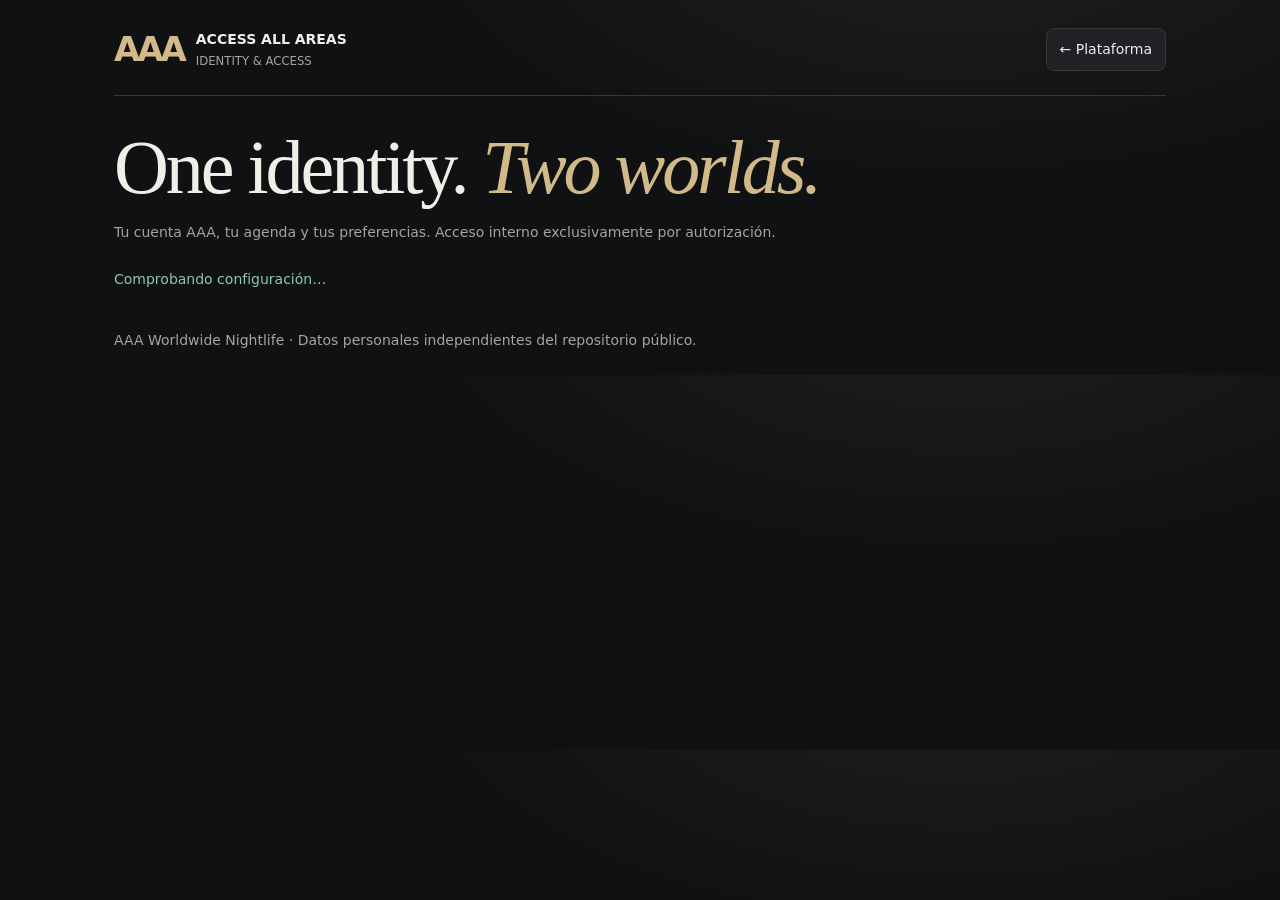
==== account.html @ fd6b1271 "Add AAA customer identity, operator access, privacy and administration interface" ====
<!doctype html><html lang="es"><head><meta charset="utf-8"><meta name="viewport" content="width=device-width,initial-scale=1"><meta name="robots" content="noindex,nofollow"><meta name="referrer" content="no-referrer"><meta name="theme-color" content="#101113"><title>AAA — Identity</title><style>
:root{color-scheme:dark;--bg:#101113;--surface:#181a1c;--line:#343638;--text:#f0eee7;--muted:#a3a5a4;--accent:#d2b98a;--green:#8dc8b4}*{box-sizing:border-box}body{margin:0;background:radial-gradient(ellipse at 75% -20%,#42392d55,transparent 40%),var(--bg);color:var(--text);font:14px/1.5 system-ui,sans-serif}main{max-width:1100px;margin:auto;padding:24px}header,.row{display:flex;align-items:center;justify-content:space-between;gap:12px;flex-wrap:wrap}header{border-bottom:1px solid var(--line);padding-bottom:20px}.mark{font-weight:900;letter-spacing:-.09em;font-size:34px;color:var(--accent)}small,.muted{color:var(--muted)}.eyebrow{font:11px ui-monospace,monospace;letter-spacing:.12em;color:var(--accent)}a{color:var(--accent)}a.btn,button{display:inline-block;color:var(--text);border:1px solid var(--line);background:#202225;border-radius:8px;padding:10px 13px;text-decoration:none;font:inherit;cursor:pointer}button:hover,a.btn:hover{border-color:var(--accent)}button:disabled{opacity:.45;cursor:not-allowed}h1{font:clamp(40px,7vw,76px)/1.05 Georgia,serif;letter-spacing:-.04em;margin:32px 0 10px}h1 em{color:var(--accent);font-weight:normal}h2{font:28px Georgia,serif;margin:8px 0 12px}h3{margin:8px 0}.grid{display:grid;grid-template-columns:repeat(auto-fit,minmax(min(100%,300px),1fr));gap:14px;margin:18px 0}.panel{background:var(--surface);border:1px solid var(--line);border-radius:12px;padding:20px}.stack{display:grid;gap:10px}input,select{font:inherit;color:inherit;background:var(--bg);border:1px solid var(--line);border-radius:8px;padding:10px;max-width:100%}input:not([type=checkbox]),select{width:100%}label{display:block}button.primary{color:var(--bg);background:var(--accent);font-weight:700}#status{padding:12px 0;color:var(--green);white-space:pre-wrap}.item{padding:12px 0;border-bottom:1px solid var(--line)}[hidden]{display:none!important}.pill{font:11px ui-monospace,monospace;border:1px solid var(--line);padding:5px 9px;border-radius:20px;color:var(--accent)}.tablewrap{overflow:auto}table{width:100%;border-collapse:collapse}th,td{text-align:left;padding:10px;border-bottom:1px solid var(--line)}td{white-space:nowrap}#mfaQr img{max-width:200px;background:white}footer{margin-top:28px;color:var(--muted)}@media(max-width:620px){main{padding:15px}.panel{padding:15px}}
</style></head><body><main><header><div class="row"><span class="mark">AAA</span><div><b>ACCESS ALL AREAS</b><br><small>IDENTITY &amp; ACCESS</small></div></div><a class="btn" href="./">← Plataforma</a></header>
<h1>One identity. <em>Two worlds.</em></h1><p class="muted">Tu cuenta AAA, tu agenda y tus preferencias. Acceso interno exclusivamente por autorización.</p><p id="status" role="status" aria-live="polite">Comprobando configuración…</p>
<section id="setup" class="panel" hidden><span class="pill">PREACTIVACIÓN</span><h2>Registro todavía no habilitado</h2><p>La infraestructura de identidad aún no está conectada. No se aceptan ni almacenan datos personales desde esta pantalla.</p><div class="grid"><div><h3>AAA Experience</h3><p class="muted">Clientes · eventos · favoritos · agenda personalizada.</p></div><div><h3>AAA System</h3><p class="muted">Operadores · investigación · administración · permisos específicos.</p></div></div><p class="muted">Google, correo electrónico y otros proveedores se habilitarán después de configurar el backend y aprobar el aviso de privacidad.</p></section>
<section id="guest" hidden class="grid"><article class="panel stack"><span class="eyebrow">AAA EXPERIENCE</span><h2>Inicia sesión o regístrate</h2><p>Las cuentas nuevas quedan pendientes de autorización. La dirección de correo se verifica mediante un enlace seguro.</p><form id="emailForm" class="stack"><label>Correo electrónico<input id="email" type="email" autocomplete="email" required maxlength="254"></label><label><input type="checkbox" id="notice" required> He leído el <a id="privacyLink" target="_blank" rel="noopener noreferrer">aviso de privacidad</a>.</label><button class="primary" type="submit">Enviar enlace de acceso</button></form><div id="providers" class="stack"></div></article><article class="panel"><span class="eyebrow">AAA SYSTEM</span><h2>Equipo de trabajo</h2><p>Utiliza la misma identidad. El administrador concede los permisos de operador o investigador de forma individual. No existe autorregistro como administrador.</p><p class="muted">Administración de accesos protegida por MFA.</p></article></section>
<section id="member" hidden><div class="panel row"><div><span class="eyebrow">SESIÓN VERIFICADA</span><h2 id="who"></h2><p id="accessInfo"></p></div><button id="logout">Cerrar sesión</button></div><section class="grid"><article class="panel stack"><h2>Mi perfil</h2><form id="profileForm" class="stack"><label>Nombre visible (opcional)<input id="display" maxlength="100" autocomplete="nickname"></label><label>País (ISO 2, opcional)<input id="country" maxlength="2" placeholder="ES"></label><label>Ciudad (opcional)<input id="city" maxlength="120" autocomplete="address-level2"></label><label><input id="personalize" type="checkbox"> Activar sugerencias con mis favoritos elegidos en AAA.</label><button class="primary" type="submit">Guardar perfil</button></form></article><article class="panel"><h2>Accesos asignados</h2><p id="permissions"></p><div class="stack" id="links"></div><p class="muted">La gestión de permisos no convierte automáticamente el sitio público de GitHub Pages en un sitio privado. La protección de rutas requiere migración de alojamiento.</p></article></section>
<section class="grid"><article class="panel stack"><h2>Mis artistas</h2><p class="muted">Selecciona voluntariamente artistas del catálogo AAA. No importamos historial de Spotify ni creamos perfiles musicales a partir de datos de Spotify.</p><label>Buscar artista<input id="artistSearch" type="search" placeholder="San Pacho, Matroda…"></label><div id="artistMatches"></div><div id="favorites"></div></article><article class="panel"><h2>Para ti</h2><div id="suggestions" class="muted">Activa la personalización y selecciona artistas.</div></article></section>
<section class="grid"><article class="panel"><h2>Privacidad y control</h2><p>Puedes eliminar tus favoritos, desactivar sugerencias y solicitar una copia de tus datos o la supresión de tu cuenta. Las solicitudes quedan pendientes de gestión por el responsable.</p><div class="stack"><button id="export">Solicitar copia de datos</button><button id="delete">Solicitar eliminación de cuenta</button></div></article><article class="panel" id="adminMfa" hidden><h2>Verificación reforzada</h2><div class="stack"><button id="enroll">Configurar autenticador TOTP</button><div id="mfaQr"></div><label>Código de autenticación<input id="mfaCode" inputmode="numeric" autocomplete="one-time-code" maxlength="6"></label><button id="verifyMfa">Verificar código</button></div></article></section>
<section id="admin" class="panel" hidden><div class="row"><h2>Gestión de accesos</h2><button id="reloadUsers">Actualizar usuarios</button></div><p class="muted">Solo administradores con MFA. Los cambios se registran en una auditoría privada. Los administradores no pueden modificar sus propios permisos desde esta interfaz.</p><div id="users"></div></section></section>
<footer>AAA Worldwide Nightlife · Datos personales independientes del repositorio público.</footer></main><script src="identity-config.js"></script><script type="module" src="identity.js"></script></body></html>
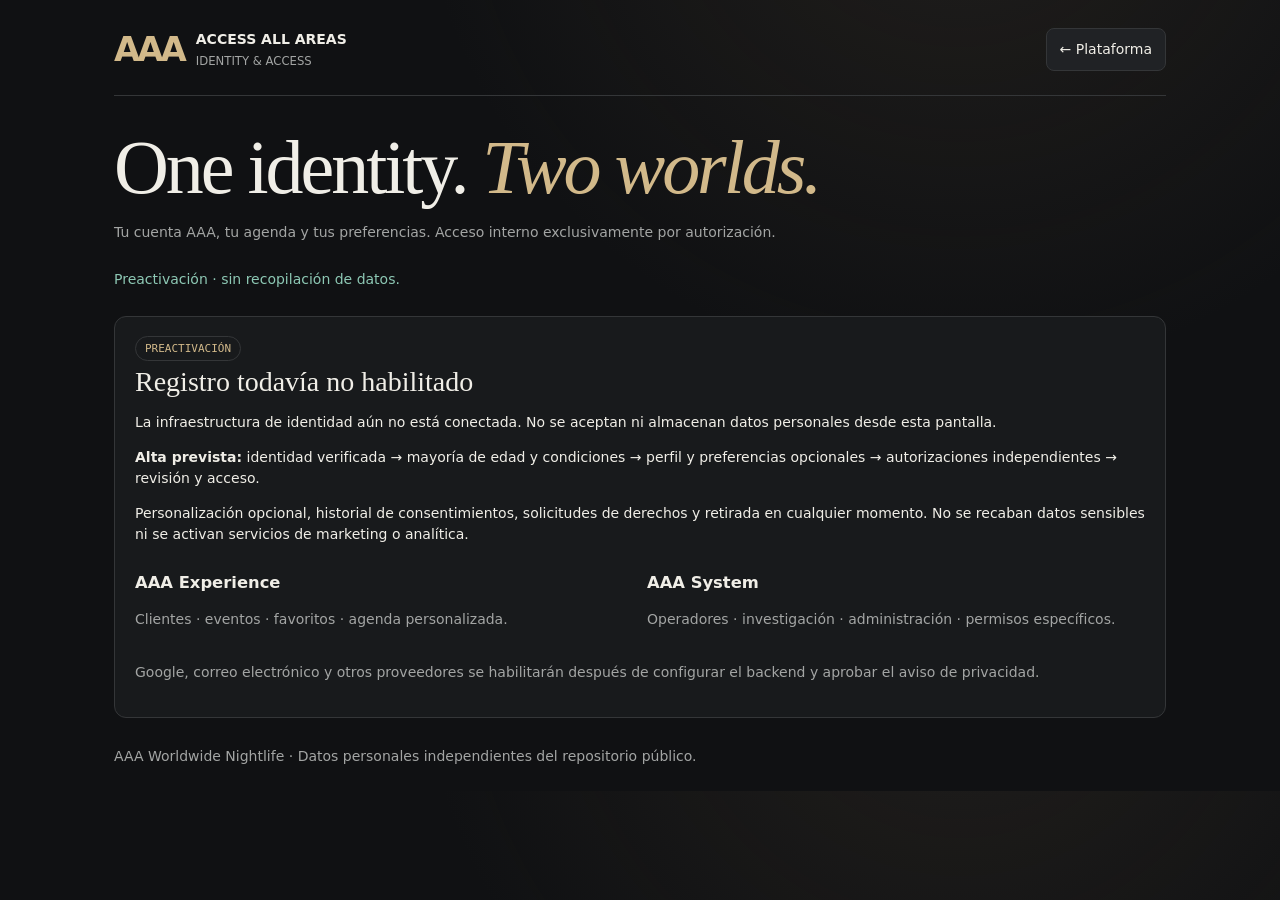
==== commit 724e1baf: "Add progressive registration, granular permissions, preference fields and privacy center" ====
--- a/account.html
+++ b/account.html
@@ -1,11 +1,15 @@
 <!doctype html><html lang="es"><head><meta charset="utf-8"><meta name="viewport" content="width=device-width,initial-scale=1"><meta name="robots" content="noindex,nofollow"><meta name="referrer" content="no-referrer"><meta name="theme-color" content="#101113"><title>AAA — Identity</title><style>
 :root{color-scheme:dark;--bg:#101113;--surface:#181a1c;--line:#343638;--text:#f0eee7;--muted:#a3a5a4;--accent:#d2b98a;--green:#8dc8b4}*{box-sizing:border-box}body{margin:0;background:radial-gradient(ellipse at 75% -20%,#42392d55,transparent 40%),var(--bg);color:var(--text);font:14px/1.5 system-ui,sans-serif}main{max-width:1100px;margin:auto;padding:24px}header,.row{display:flex;align-items:center;justify-content:space-between;gap:12px;flex-wrap:wrap}header{border-bottom:1px solid var(--line);padding-bottom:20px}.mark{font-weight:900;letter-spacing:-.09em;font-size:34px;color:var(--accent)}small,.muted{color:var(--muted)}.eyebrow{font:11px ui-monospace,monospace;letter-spacing:.12em;color:var(--accent)}a{color:var(--accent)}a.btn,button{display:inline-block;color:var(--text);border:1px solid var(--line);background:#202225;border-radius:8px;padding:10px 13px;text-decoration:none;font:inherit;cursor:pointer}button:hover,a.btn:hover{border-color:var(--accent)}button:disabled{opacity:.45;cursor:not-allowed}h1{font:clamp(40px,7vw,76px)/1.05 Georgia,serif;letter-spacing:-.04em;margin:32px 0 10px}h1 em{color:var(--accent);font-weight:normal}h2{font:28px Georgia,serif;margin:8px 0 12px}h3{margin:8px 0}.grid{display:grid;grid-template-columns:repeat(auto-fit,minmax(min(100%,300px),1fr));gap:14px;margin:18px 0}.panel{background:var(--surface);border:1px solid var(--line);border-radius:12px;padding:20px}.stack{display:grid;gap:10px}input,select{font:inherit;color:inherit;background:var(--bg);border:1px solid var(--line);border-radius:8px;padding:10px;max-width:100%}input:not([type=checkbox]),select{width:100%}label{display:block}button.primary{color:var(--bg);background:var(--accent);font-weight:700}#status{padding:12px 0;color:var(--green);white-space:pre-wrap}.item{padding:12px 0;border-bottom:1px solid var(--line)}[hidden]{display:none!important}.pill{font:11px ui-monospace,monospace;border:1px solid var(--line);padding:5px 9px;border-radius:20px;color:var(--accent)}.tablewrap{overflow:auto}table{width:100%;border-collapse:collapse}th,td{text-align:left;padding:10px;border-bottom:1px solid var(--line)}td{white-space:nowrap}#mfaQr img{max-width:200px;background:white}footer{margin-top:28px;color:var(--muted)}@media(max-width:620px){main{padding:15px}.panel{padding:15px}}
-</style></head><body><main><header><div class="row"><span class="mark">AAA</span><div><b>ACCESS ALL AREAS</b><br><small>IDENTITY &amp; ACCESS</small></div></div><a class="btn" href="./">← Plataforma</a></header>
+.choices{grid-template-columns:repeat(auto-fit,minmax(125px,1fr));gap:8px;margin:4px 0}fieldset{border:1px solid var(--line);border-radius:8px;padding:14px;min-width:0}legend{color:var(--accent);padding:0 5px}</style></head><body><main><header><div class="row"><span class="mark">AAA</span><div><b>ACCESS ALL AREAS</b><br><small>IDENTITY &amp; ACCESS</small></div></div><a class="btn" href="./">← Plataforma</a></header>
 <h1>One identity. <em>Two worlds.</em></h1><p class="muted">Tu cuenta AAA, tu agenda y tus preferencias. Acceso interno exclusivamente por autorización.</p><p id="status" role="status" aria-live="polite">Comprobando configuración…</p>
-<section id="setup" class="panel" hidden><span class="pill">PREACTIVACIÓN</span><h2>Registro todavía no habilitado</h2><p>La infraestructura de identidad aún no está conectada. No se aceptan ni almacenan datos personales desde esta pantalla.</p><div class="grid"><div><h3>AAA Experience</h3><p class="muted">Clientes · eventos · favoritos · agenda personalizada.</p></div><div><h3>AAA System</h3><p class="muted">Operadores · investigación · administración · permisos específicos.</p></div></div><p class="muted">Google, correo electrónico y otros proveedores se habilitarán después de configurar el backend y aprobar el aviso de privacidad.</p></section>
-<section id="guest" hidden class="grid"><article class="panel stack"><span class="eyebrow">AAA EXPERIENCE</span><h2>Inicia sesión o regístrate</h2><p>Las cuentas nuevas quedan pendientes de autorización. La dirección de correo se verifica mediante un enlace seguro.</p><form id="emailForm" class="stack"><label>Correo electrónico<input id="email" type="email" autocomplete="email" required maxlength="254"></label><label><input type="checkbox" id="notice" required> He leído el <a id="privacyLink" target="_blank" rel="noopener noreferrer">aviso de privacidad</a>.</label><button class="primary" type="submit">Enviar enlace de acceso</button></form><div id="providers" class="stack"></div></article><article class="panel"><span class="eyebrow">AAA SYSTEM</span><h2>Equipo de trabajo</h2><p>Utiliza la misma identidad. El administrador concede los permisos de operador o investigador de forma individual. No existe autorregistro como administrador.</p><p class="muted">Administración de accesos protegida por MFA.</p></article></section>
-<section id="member" hidden><div class="panel row"><div><span class="eyebrow">SESIÓN VERIFICADA</span><h2 id="who"></h2><p id="accessInfo"></p></div><button id="logout">Cerrar sesión</button></div><section class="grid"><article class="panel stack"><h2>Mi perfil</h2><form id="profileForm" class="stack"><label>Nombre visible (opcional)<input id="display" maxlength="100" autocomplete="nickname"></label><label>País (ISO 2, opcional)<input id="country" maxlength="2" placeholder="ES"></label><label>Ciudad (opcional)<input id="city" maxlength="120" autocomplete="address-level2"></label><label><input id="personalize" type="checkbox"> Activar sugerencias con mis favoritos elegidos en AAA.</label><button class="primary" type="submit">Guardar perfil</button></form></article><article class="panel"><h2>Accesos asignados</h2><p id="permissions"></p><div class="stack" id="links"></div><p class="muted">La gestión de permisos no convierte automáticamente el sitio público de GitHub Pages en un sitio privado. La protección de rutas requiere migración de alojamiento.</p></article></section>
-<section class="grid"><article class="panel stack"><h2>Mis artistas</h2><p class="muted">Selecciona voluntariamente artistas del catálogo AAA. No importamos historial de Spotify ni creamos perfiles musicales a partir de datos de Spotify.</p><label>Buscar artista<input id="artistSearch" type="search" placeholder="San Pacho, Matroda…"></label><div id="artistMatches"></div><div id="favorites"></div></article><article class="panel"><h2>Para ti</h2><div id="suggestions" class="muted">Activa la personalización y selecciona artistas.</div></article></section>
-<section class="grid"><article class="panel"><h2>Privacidad y control</h2><p>Puedes eliminar tus favoritos, desactivar sugerencias y solicitar una copia de tus datos o la supresión de tu cuenta. Las solicitudes quedan pendientes de gestión por el responsable.</p><div class="stack"><button id="export">Solicitar copia de datos</button><button id="delete">Solicitar eliminación de cuenta</button></div></article><article class="panel" id="adminMfa" hidden><h2>Verificación reforzada</h2><div class="stack"><button id="enroll">Configurar autenticador TOTP</button><div id="mfaQr"></div><label>Código de autenticación<input id="mfaCode" inputmode="numeric" autocomplete="one-time-code" maxlength="6"></label><button id="verifyMfa">Verificar código</button></div></article></section>
+<section id="setup" class="panel" hidden><span class="pill">PREACTIVACIÓN</span><h2>Registro todavía no habilitado</h2><p>La infraestructura de identidad aún no está conectada. No se aceptan ni almacenan datos personales desde esta pantalla.</p><p><b>Alta prevista:</b> identidad verificada → mayoría de edad y condiciones → perfil y preferencias opcionales → autorizaciones independientes → revisión y acceso.</p><p>Personalización opcional, historial de consentimientos, solicitudes de derechos y retirada en cualquier momento. No se recaban datos sensibles ni se activan servicios de marketing o analítica.</p><div class="grid"><div><h3>AAA Experience</h3><p class="muted">Clientes · eventos · favoritos · agenda personalizada.</p></div><div><h3>AAA System</h3><p class="muted">Operadores · investigación · administración · permisos específicos.</p></div></div><p class="muted">Google, correo electrónico y otros proveedores se habilitarán después de configurar el backend y aprobar el aviso de privacidad.</p></section>
+<section id="guest" hidden class="grid"><article class="panel stack"><span class="eyebrow">AAA EXPERIENCE</span><h2>Inicia sesión o regístrate</h2><p>Las cuentas nuevas quedan pendientes de autorización. La dirección de correo se verifica mediante un enlace seguro.</p><form id="emailForm" class="stack"><label>Correo electrónico<input id="email" type="email" autocomplete="email" required maxlength="254"></label><div class="panel"><h3>Información básica de privacidad</h3><p id="privacySummary"></p><a id="privacyLink" target="_blank" rel="noopener noreferrer">Información completa de privacidad</a> · <a id="guestTerms" target="_blank" rel="noopener noreferrer">Condiciones de uso</a></div><label><input type="checkbox" id="guestAdult" required> Declaro tener 18 años o más.</label><label><input type="checkbox" id="notice" required> Confirmo que se me ha facilitado la información de privacidad (no es un consentimiento general).</label><button class="primary" type="submit">Enviar enlace de acceso</button></form><div id="providers" class="stack"></div></article><article class="panel"><span class="eyebrow">AAA SYSTEM</span><h2>Equipo de trabajo</h2><p>Utiliza la misma identidad. El administrador concede los permisos de operador o investigador de forma individual. No existe autorregistro como administrador.</p><p class="muted">Administración de accesos protegida por MFA.</p></article></section>
+<section id="member" hidden><div class="panel row"><div><span class="eyebrow">SESIÓN VERIFICADA</span><h2 id="who"></h2><p id="accessInfo"></p></div><button id="logout">Cerrar sesión</button></div><section class="grid"><article class="panel stack"><span class="eyebrow" id="onboardingStage">PASO 2 / 3 · ALTA</span><h2 id="profileTitle">Completa tu alta</h2><form id="profileForm" class="stack">
+<fieldset class="stack"><legend>1 · Identidad y condiciones</legend><label><input type="checkbox" id="adult" required> Declaro tener 18 años o más.</label><label><input type="checkbox" id="terms" required> Acepto las <a id="termsLink" target="_blank" rel="noopener noreferrer">condiciones de uso</a>.</label><label><input type="checkbox" id="profileNotice" required> Confirmo que se me ha facilitado el <a id="memberPrivacy" target="_blank" rel="noopener noreferrer">aviso de privacidad</a>.</label><small>No se trata de una autorización general de tratamiento. Las finalidades opcionales están separadas.</small></fieldset>
+<fieldset class="stack"><legend>2 · Perfil y territorio (opcional)</legend><label>Nombre visible / alias<input id="display" maxlength="100" autocomplete="nickname"></label><label>País (código ISO de dos letras)<input id="country" maxlength="2" placeholder="ES"></label><label>Región<input id="region" maxlength="120" autocomplete="address-level1"></label><label>Ciudad<input id="city" maxlength="120" autocomplete="address-level2"></label><label>Idioma preferido<select id="locale"><option value="">Sin especificar</option><option value="es">Español</option><option value="en">English</option><option value="pt">Português</option><option value="fr">Français</option><option value="de">Deutsch</option><option value="it">Italiano</option></select></label><label>Radio de desplazamiento (km)<input id="radius" type="number" min="1" max="1000" step="1" placeholder="Sin especificar"></label></fieldset>
+<fieldset class="stack"><legend>3 · Mis preferencias (opcionales)</legend><small>Se guardan únicamente las preferencias que elijas. Los filtros de territorio y género aún requieren integración en el motor de recomendaciones.</small><div id="genres" class="grid choices"></div><div id="eventTypes" class="grid choices"></div></fieldset>
+<fieldset class="stack"><legend>4 · Autorizaciones independientes</legend><label><input id="personalize" type="checkbox"> Autorizo recomendaciones de eventos basadas en mis favoritos y preferencias elegidas en AAA.</label><small>Opcional. Puedes retirarla en cualquier momento sin perder el acceso básico. Las preferencias no se emplean para evaluar trabajadores.</small><p class="muted">No disponibles todavía: comunicaciones comerciales, alertas push, geolocalización precisa, analítica opcional y conexión musical externa. No se solicita consentimiento para servicios que no existen.</p></fieldset>
+<button class="primary" type="submit" id="saveProfile">Completar registro</button></form></article><article class="panel"><h2>Accesos asignados</h2><p id="permissions"></p><div class="stack" id="links"></div><p class="muted">Los accesos se conceden tras la autorización del administrador. La protección de rutas requiere el alojamiento privado.</p></article></section><section id="preferencesPanel" class="grid" hidden><article class="panel stack"><h2>Mis artistas</h2><p class="muted">Selecciona voluntariamente artistas del catálogo AAA. No importamos historial de Spotify ni creamos perfiles musicales a partir de datos de Spotify.</p><label>Buscar artista<input id="artistSearch" type="search" placeholder="San Pacho, Matroda…"></label><div id="artistMatches"></div><div id="favorites"></div></article><article class="panel"><h2>Para ti</h2><div id="suggestions" class="muted">Activa la personalización y selecciona artistas.</div></article></section>
+<section class="grid"><article class="panel"><h2>Privacidad y control</h2><p>Retira la personalización sin perder la cuenta. Puedes consultar el historial y ejercer tus derechos. Las solicitudes quedan pendientes de gestión por el responsable.</p><div class="stack"><button id="withdraw">Retirar personalización</button><button id="export">Solicitar copia de datos</button><button id="delete">Solicitar eliminación de cuenta</button><label>Otros derechos<select id="rightKind"><option value="access">Acceso</option><option value="rectification">Rectificación</option><option value="restriction">Limitación</option><option value="objection">Oposición</option><option value="portability">Portabilidad</option></select></label><button id="requestRight">Registrar solicitud</button></div><h3>Mis solicitudes</h3><div id="privacyRequests"></div><h3>Historial de autorizaciones</h3><div id="consentHistory"></div></article><article class="panel" id="adminMfa" hidden><h2>Verificación reforzada</h2><div class="stack"><button id="enroll">Configurar autenticador TOTP</button><div id="mfaQr"></div><label>Código de autenticación<input id="mfaCode" inputmode="numeric" autocomplete="one-time-code" maxlength="6"></label><button id="verifyMfa">Verificar código</button></div></article></section>
 <section id="admin" class="panel" hidden><div class="row"><h2>Gestión de accesos</h2><button id="reloadUsers">Actualizar usuarios</button></div><p class="muted">Solo administradores con MFA. Los cambios se registran en una auditoría privada. Los administradores no pueden modificar sus propios permisos desde esta interfaz.</p><div id="users"></div></section></section>
 <footer>AAA Worldwide Nightlife · Datos personales independientes del repositorio público.</footer></main><script src="identity-config.js"></script><script type="module" src="identity.js"></script></body></html>
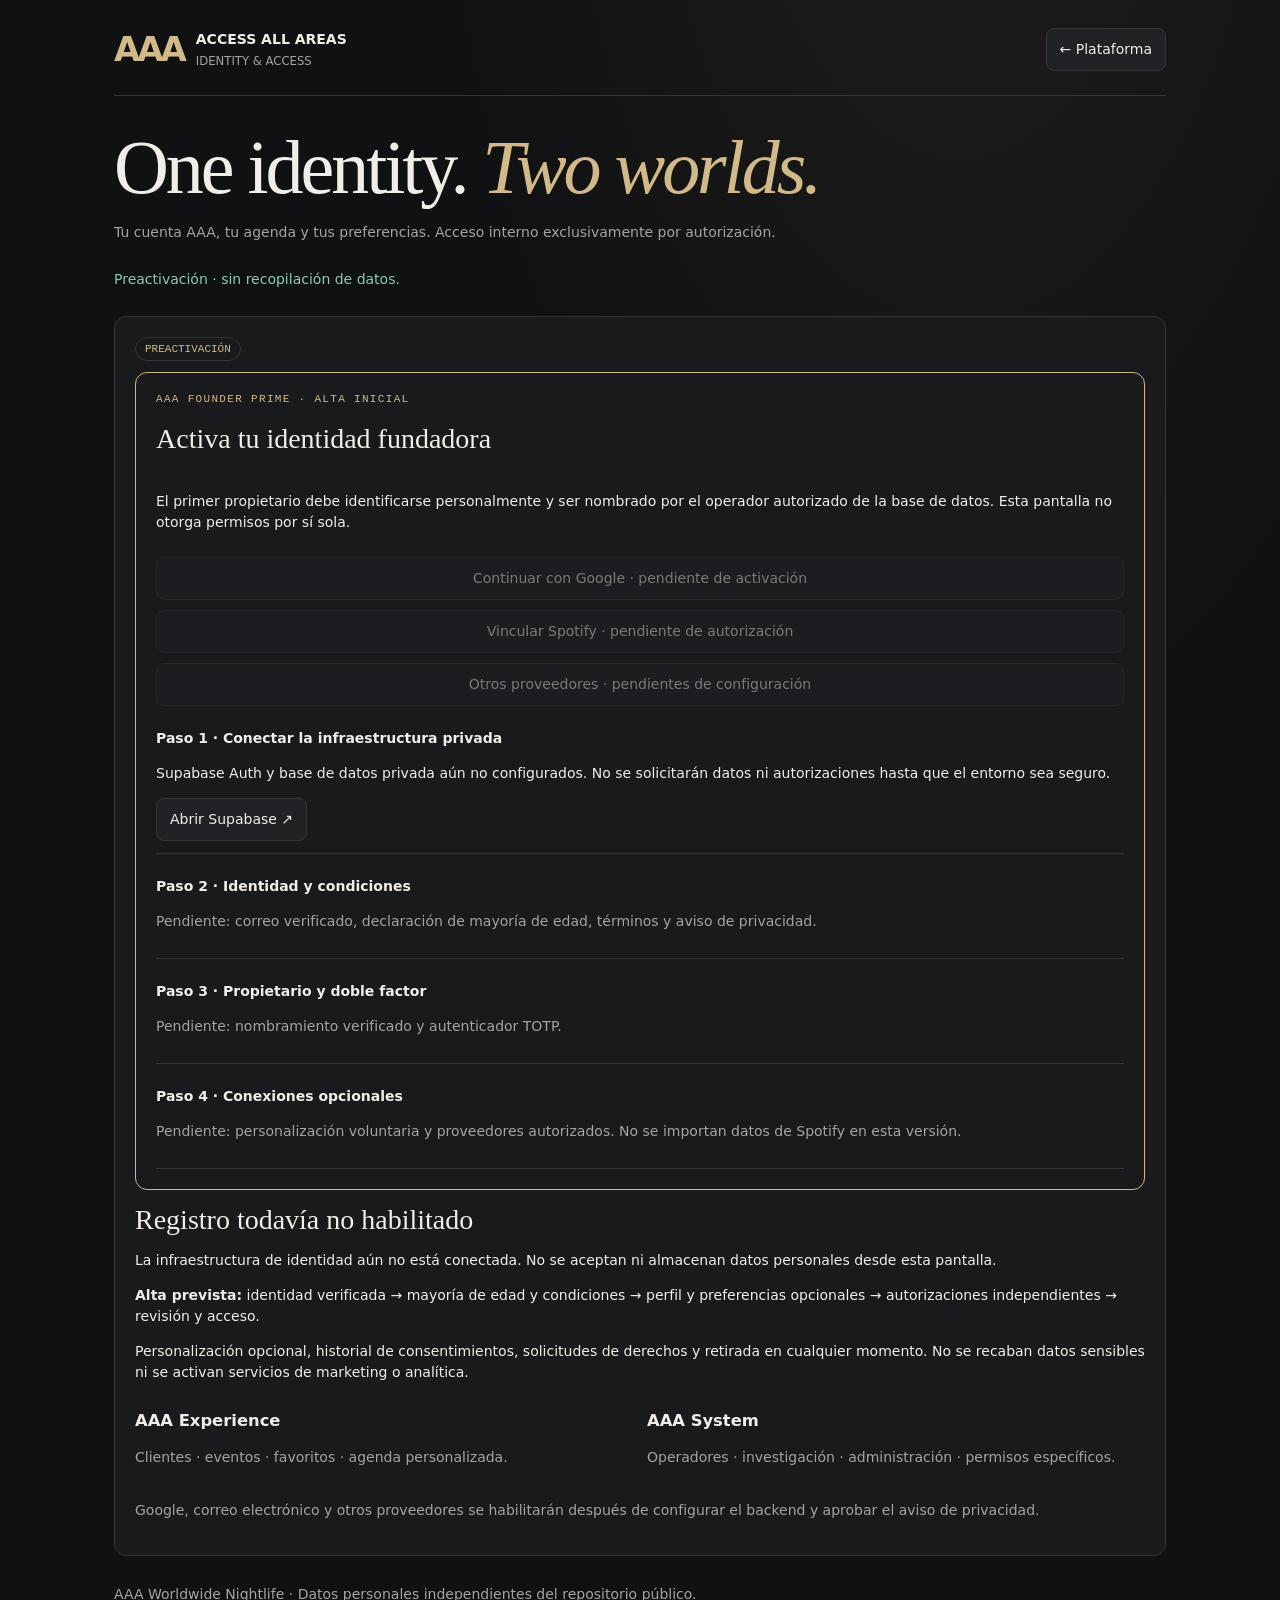
==== commit ba3e4bd3: "Add Founder Prime onboarding entry and explicit disabled provider activation states" ====
--- a/account.html
+++ b/account.html
@@ -2,14 +2,14 @@
 :root{color-scheme:dark;--bg:#101113;--surface:#181a1c;--line:#343638;--text:#f0eee7;--muted:#a3a5a4;--accent:#d2b98a;--green:#8dc8b4}*{box-sizing:border-box}body{margin:0;background:radial-gradient(ellipse at 75% -20%,#42392d55,transparent 40%),var(--bg);color:var(--text);font:14px/1.5 system-ui,sans-serif}main{max-width:1100px;margin:auto;padding:24px}header,.row{display:flex;align-items:center;justify-content:space-between;gap:12px;flex-wrap:wrap}header{border-bottom:1px solid var(--line);padding-bottom:20px}.mark{font-weight:900;letter-spacing:-.09em;font-size:34px;color:var(--accent)}small,.muted{color:var(--muted)}.eyebrow{font:11px ui-monospace,monospace;letter-spacing:.12em;color:var(--accent)}a{color:var(--accent)}a.btn,button{display:inline-block;color:var(--text);border:1px solid var(--line);background:#202225;border-radius:8px;padding:10px 13px;text-decoration:none;font:inherit;cursor:pointer}button:hover,a.btn:hover{border-color:var(--accent)}button:disabled{opacity:.45;cursor:not-allowed}h1{font:clamp(40px,7vw,76px)/1.05 Georgia,serif;letter-spacing:-.04em;margin:32px 0 10px}h1 em{color:var(--accent);font-weight:normal}h2{font:28px Georgia,serif;margin:8px 0 12px}h3{margin:8px 0}.grid{display:grid;grid-template-columns:repeat(auto-fit,minmax(min(100%,300px),1fr));gap:14px;margin:18px 0}.panel{background:var(--surface);border:1px solid var(--line);border-radius:12px;padding:20px}.stack{display:grid;gap:10px}input,select{font:inherit;color:inherit;background:var(--bg);border:1px solid var(--line);border-radius:8px;padding:10px;max-width:100%}input:not([type=checkbox]),select{width:100%}label{display:block}button.primary{color:var(--bg);background:var(--accent);font-weight:700}#status{padding:12px 0;color:var(--green);white-space:pre-wrap}.item{padding:12px 0;border-bottom:1px solid var(--line)}[hidden]{display:none!important}.pill{font:11px ui-monospace,monospace;border:1px solid var(--line);padding:5px 9px;border-radius:20px;color:var(--accent)}.tablewrap{overflow:auto}table{width:100%;border-collapse:collapse}th,td{text-align:left;padding:10px;border-bottom:1px solid var(--line)}td{white-space:nowrap}#mfaQr img{max-width:200px;background:white}footer{margin-top:28px;color:var(--muted)}@media(max-width:620px){main{padding:15px}.panel{padding:15px}}
 .choices{grid-template-columns:repeat(auto-fit,minmax(125px,1fr));gap:8px;margin:4px 0}fieldset{border:1px solid var(--line);border-radius:8px;padding:14px;min-width:0}legend{color:var(--accent);padding:0 5px}</style></head><body><main><header><div class="row"><span class="mark">AAA</span><div><b>ACCESS ALL AREAS</b><br><small>IDENTITY &amp; ACCESS</small></div></div><a class="btn" href="./">← Plataforma</a></header>
 <h1>One identity. <em>Two worlds.</em></h1><p class="muted">Tu cuenta AAA, tu agenda y tus preferencias. Acceso interno exclusivamente por autorización.</p><p id="status" role="status" aria-live="polite">Comprobando configuración…</p>
-<section id="setup" class="panel" hidden><span class="pill">PREACTIVACIÓN</span><h2>Registro todavía no habilitado</h2><p>La infraestructura de identidad aún no está conectada. No se aceptan ni almacenan datos personales desde esta pantalla.</p><p><b>Alta prevista:</b> identidad verificada → mayoría de edad y condiciones → perfil y preferencias opcionales → autorizaciones independientes → revisión y acceso.</p><p>Personalización opcional, historial de consentimientos, solicitudes de derechos y retirada en cualquier momento. No se recaban datos sensibles ni se activan servicios de marketing o analítica.</p><div class="grid"><div><h3>AAA Experience</h3><p class="muted">Clientes · eventos · favoritos · agenda personalizada.</p></div><div><h3>AAA System</h3><p class="muted">Operadores · investigación · administración · permisos específicos.</p></div></div><p class="muted">Google, correo electrónico y otros proveedores se habilitarán después de configurar el backend y aprobar el aviso de privacidad.</p></section>
-<section id="guest" hidden class="grid"><article class="panel stack"><span class="eyebrow">AAA EXPERIENCE</span><h2>Inicia sesión o regístrate</h2><p>Las cuentas nuevas quedan pendientes de autorización. La dirección de correo se verifica mediante un enlace seguro.</p><form id="emailForm" class="stack"><label>Correo electrónico<input id="email" type="email" autocomplete="email" required maxlength="254"></label><div class="panel"><h3>Información básica de privacidad</h3><p id="privacySummary"></p><a id="privacyLink" target="_blank" rel="noopener noreferrer">Información completa de privacidad</a> · <a id="guestTerms" target="_blank" rel="noopener noreferrer">Condiciones de uso</a></div><label><input type="checkbox" id="guestAdult" required> Declaro tener 18 años o más.</label><label><input type="checkbox" id="notice" required> Confirmo que se me ha facilitado la información de privacidad (no es un consentimiento general).</label><button class="primary" type="submit">Enviar enlace de acceso</button></form><div id="providers" class="stack"></div></article><article class="panel"><span class="eyebrow">AAA SYSTEM</span><h2>Equipo de trabajo</h2><p>Utiliza la misma identidad. El administrador concede los permisos de operador o investigador de forma individual. No existe autorregistro como administrador.</p><p class="muted">Administración de accesos protegida por MFA.</p></article></section>
+<section id="setup" class="panel" hidden><span class="pill">PREACTIVACIÓN</span><div class="panel stack" style="margin:14px 0;border-color:var(--accent)"><span class="eyebrow">AAA FOUNDER PRIME · ALTA INICIAL</span><h2>Activa tu identidad fundadora</h2><p>El primer propietario debe identificarse personalmente y ser nombrado por el operador autorizado de la base de datos. Esta pantalla no otorga permisos por sí sola.</p><button type="button" disabled>Continuar con Google · pendiente de activación</button><button type="button" disabled>Vincular Spotify · pendiente de autorización</button><button type="button" disabled>Otros proveedores · pendientes de configuración</button><div class="item"><strong>Paso 1 · Conectar la infraestructura privada</strong><p>Supabase Auth y base de datos privada aún no configurados. No se solicitarán datos ni autorizaciones hasta que el entorno sea seguro.</p><a class="btn" href="https://supabase.com/dashboard" target="_blank" rel="noopener noreferrer">Abrir Supabase ↗</a></div><div class="item"><strong>Paso 2 · Identidad y condiciones</strong><p class="muted">Pendiente: correo verificado, declaración de mayoría de edad, términos y aviso de privacidad.</p></div><div class="item"><strong>Paso 3 · Propietario y doble factor</strong><p class="muted">Pendiente: nombramiento verificado y autenticador TOTP.</p></div><div class="item"><strong>Paso 4 · Conexiones opcionales</strong><p class="muted">Pendiente: personalización voluntaria y proveedores autorizados. No se importan datos de Spotify en esta versión.</p></div></div><h2>Registro todavía no habilitado</h2><p>La infraestructura de identidad aún no está conectada. No se aceptan ni almacenan datos personales desde esta pantalla.</p><p><b>Alta prevista:</b> identidad verificada → mayoría de edad y condiciones → perfil y preferencias opcionales → autorizaciones independientes → revisión y acceso.</p><p>Personalización opcional, historial de consentimientos, solicitudes de derechos y retirada en cualquier momento. No se recaban datos sensibles ni se activan servicios de marketing o analítica.</p><div class="grid"><div><h3>AAA Experience</h3><p class="muted">Clientes · eventos · favoritos · agenda personalizada.</p></div><div><h3>AAA System</h3><p class="muted">Operadores · investigación · administración · permisos específicos.</p></div></div><p class="muted">Google, correo electrónico y otros proveedores se habilitarán después de configurar el backend y aprobar el aviso de privacidad.</p></section>
+<section id="guest" hidden class="grid"><article class="panel stack"><span class="eyebrow">AAA EXPERIENCE</span><h2>Inicia sesión o regístrate</h2><p>Las cuentas nuevas quedan pendientes de autorización. La dirección de correo se verifica mediante un enlace seguro.</p><form id="emailForm" class="stack"><label>Correo electrónico<input id="email" type="email" autocomplete="email" required maxlength="254"></label><div class="panel"><h3>Información básica de privacidad</h3><p id="privacySummary"></p><a id="privacyLink" target="_blank" rel="noopener noreferrer">Información completa de privacidad</a> · <a id="guestTerms" target="_blank" rel="noopener noreferrer">Condiciones de uso</a></div><label><input type="checkbox" id="guestAdult" required> Declaro tener 18 años o más.</label><label><input type="checkbox" id="notice" required> Confirmo que se me ha facilitado la información de privacidad (no es un consentimiento general).</label><button class="primary" type="submit">Enviar enlace de acceso</button></form><div class="panel"><span class="eyebrow">FOUNDER PRIME · PRIMER ACCESO</span><p>Utiliza Google o el correo verificado para iniciar tu identidad. Las atribuciones de propietario requieren aprobación independiente; el inicio de sesión no las concede.</p></div><div id="providers" class="stack"></div><form id="fixtureLogin" class="stack" hidden><span class="eyebrow">STAGING ONLY · CUENTAS SINTÉTICAS</span><label>Usuario de pruebas<input id="fixtureEmail" type="email" autocomplete="username" required></label><label>Contraseña de pruebas<input id="fixturePassword" type="password" autocomplete="current-password" required></label><button type="submit">Acceder al entorno de pruebas</button><small>Usa exclusivamente credenciales de pruebas guardadas en tu gestor privado.</small></form></article><article class="panel"><span class="eyebrow">AAA SYSTEM</span><h2>Equipo de trabajo</h2><p>Utiliza la misma identidad. El administrador concede los permisos de operador o investigador de forma individual. No existe autorregistro como administrador.</p><p class="muted">Administración de accesos protegida por MFA.</p></article></section>
 <section id="member" hidden><div class="panel row"><div><span class="eyebrow">SESIÓN VERIFICADA</span><h2 id="who"></h2><p id="accessInfo"></p></div><button id="logout">Cerrar sesión</button></div><section class="grid"><article class="panel stack"><span class="eyebrow" id="onboardingStage">PASO 2 / 3 · ALTA</span><h2 id="profileTitle">Completa tu alta</h2><form id="profileForm" class="stack">
 <fieldset class="stack"><legend>1 · Identidad y condiciones</legend><label><input type="checkbox" id="adult" required> Declaro tener 18 años o más.</label><label><input type="checkbox" id="terms" required> Acepto las <a id="termsLink" target="_blank" rel="noopener noreferrer">condiciones de uso</a>.</label><label><input type="checkbox" id="profileNotice" required> Confirmo que se me ha facilitado el <a id="memberPrivacy" target="_blank" rel="noopener noreferrer">aviso de privacidad</a>.</label><small>No se trata de una autorización general de tratamiento. Las finalidades opcionales están separadas.</small></fieldset>
 <fieldset class="stack"><legend>2 · Perfil y territorio (opcional)</legend><label>Nombre visible / alias<input id="display" maxlength="100" autocomplete="nickname"></label><label>País (código ISO de dos letras)<input id="country" maxlength="2" placeholder="ES"></label><label>Región<input id="region" maxlength="120" autocomplete="address-level1"></label><label>Ciudad<input id="city" maxlength="120" autocomplete="address-level2"></label><label>Idioma preferido<select id="locale"><option value="">Sin especificar</option><option value="es">Español</option><option value="en">English</option><option value="pt">Português</option><option value="fr">Français</option><option value="de">Deutsch</option><option value="it">Italiano</option></select></label><label>Radio de desplazamiento (km)<input id="radius" type="number" min="1" max="1000" step="1" placeholder="Sin especificar"></label></fieldset>
 <fieldset class="stack"><legend>3 · Mis preferencias (opcionales)</legend><small>Se guardan únicamente las preferencias que elijas. Los filtros de territorio y género aún requieren integración en el motor de recomendaciones.</small><div id="genres" class="grid choices"></div><div id="eventTypes" class="grid choices"></div></fieldset>
 <fieldset class="stack"><legend>4 · Autorizaciones independientes</legend><label><input id="personalize" type="checkbox"> Autorizo recomendaciones de eventos basadas en mis favoritos y preferencias elegidas en AAA.</label><small>Opcional. Puedes retirarla en cualquier momento sin perder el acceso básico. Las preferencias no se emplean para evaluar trabajadores.</small><p class="muted">No disponibles todavía: comunicaciones comerciales, alertas push, geolocalización precisa, analítica opcional y conexión musical externa. No se solicita consentimiento para servicios que no existen.</p></fieldset>
-<button class="primary" type="submit" id="saveProfile">Completar registro</button></form></article><article class="panel"><h2>Accesos asignados</h2><p id="permissions"></p><div class="stack" id="links"></div><p class="muted">Los accesos se conceden tras la autorización del administrador. La protección de rutas requiere el alojamiento privado.</p></article></section><section id="preferencesPanel" class="grid" hidden><article class="panel stack"><h2>Mis artistas</h2><p class="muted">Selecciona voluntariamente artistas del catálogo AAA. No importamos historial de Spotify ni creamos perfiles musicales a partir de datos de Spotify.</p><label>Buscar artista<input id="artistSearch" type="search" placeholder="San Pacho, Matroda…"></label><div id="artistMatches"></div><div id="favorites"></div></article><article class="panel"><h2>Para ti</h2><div id="suggestions" class="muted">Activa la personalización y selecciona artistas.</div></article></section>
+<button class="primary" type="submit" id="saveProfile">Completar registro</button></form></article><article class="panel"><h2>Accesos asignados</h2><p id="permissions"></p><div class="stack" id="links"></div><p class="muted">Los accesos se conceden tras la autorización del administrador. La protección de rutas requiere el alojamiento privado.</p></article></section><section class="grid"><article class="panel"><span class="eyebrow">AAA FREE · SERVICIOS</span><h2>Mis módulos</h2><div id="myModules"></div><p class="muted">AAA Premium y compras: no disponibles todavía. Los accesos dependen del servidor, no de un pago simulado en el navegador.</p></article><article class="panel"><span class="eyebrow">IDENTIDAD EXTERNA</span><h2>Mis conexiones</h2><div id="myIdentities"></div><p class="muted">Spotify: integración pendiente de revisión y aprobación. No se importa el historial de escucha ni se solicitan permisos musicales en el alta actual.</p></article></section><section id="preferencesPanel" class="grid" hidden><article class="panel stack"><h2>Mis artistas</h2><p class="muted">Selecciona voluntariamente artistas del catálogo AAA. No importamos historial de Spotify ni creamos perfiles musicales a partir de datos de Spotify.</p><label>Buscar artista<input id="artistSearch" type="search" placeholder="San Pacho, Matroda…"></label><div id="artistMatches"></div><div id="favorites"></div><h3>Otras preferencias musicales</h3><form id="musicForm" class="stack"><label>Tipo<select id="musicType"><option value="track">Canción</option><option value="album">Álbum</option><option value="genre">Género</option><option value="venue">Local</option><option value="series">Fiesta o serie</option></select></label><label>Nombre<input id="musicTitle" required maxlength="200"></label><label>Artista (opcional)<input id="musicArtist" maxlength="180"></label><button type="submit">Añadir preferencia</button></form><div id="musicPreferences"></div><small>Selección manual. La primera versión de Personal+ cruza artistas del catálogo con eventos; las demás preferencias quedan disponibles para futuras mejoras.</small></article><article class="panel"><h2>AAA Personal+</h2><div id="suggestions" class="muted">Activa la personalización y selecciona artistas.</div></article></section>
 <section class="grid"><article class="panel"><h2>Privacidad y control</h2><p>Retira la personalización sin perder la cuenta. Puedes consultar el historial y ejercer tus derechos. Las solicitudes quedan pendientes de gestión por el responsable.</p><div class="stack"><button id="withdraw">Retirar personalización</button><button id="export">Solicitar copia de datos</button><button id="delete">Solicitar eliminación de cuenta</button><label>Otros derechos<select id="rightKind"><option value="access">Acceso</option><option value="rectification">Rectificación</option><option value="restriction">Limitación</option><option value="objection">Oposición</option><option value="portability">Portabilidad</option></select></label><button id="requestRight">Registrar solicitud</button></div><h3>Mis solicitudes</h3><div id="privacyRequests"></div><h3>Historial de autorizaciones</h3><div id="consentHistory"></div></article><article class="panel" id="adminMfa" hidden><h2>Verificación reforzada</h2><div class="stack"><button id="enroll">Configurar autenticador TOTP</button><div id="mfaQr"></div><label>Código de autenticación<input id="mfaCode" inputmode="numeric" autocomplete="one-time-code" maxlength="6"></label><button id="verifyMfa">Verificar código</button></div></article></section>
 <section id="admin" class="panel" hidden><div class="row"><h2>Gestión de accesos</h2><button id="reloadUsers">Actualizar usuarios</button></div><p class="muted">Solo administradores con MFA. Los cambios se registran en una auditoría privada. Los administradores no pueden modificar sus propios permisos desde esta interfaz.</p><div id="users"></div></section></section>
 <footer>AAA Worldwide Nightlife · Datos personales independientes del repositorio público.</footer></main><script src="identity-config.js"></script><script type="module" src="identity.js"></script></body></html>
